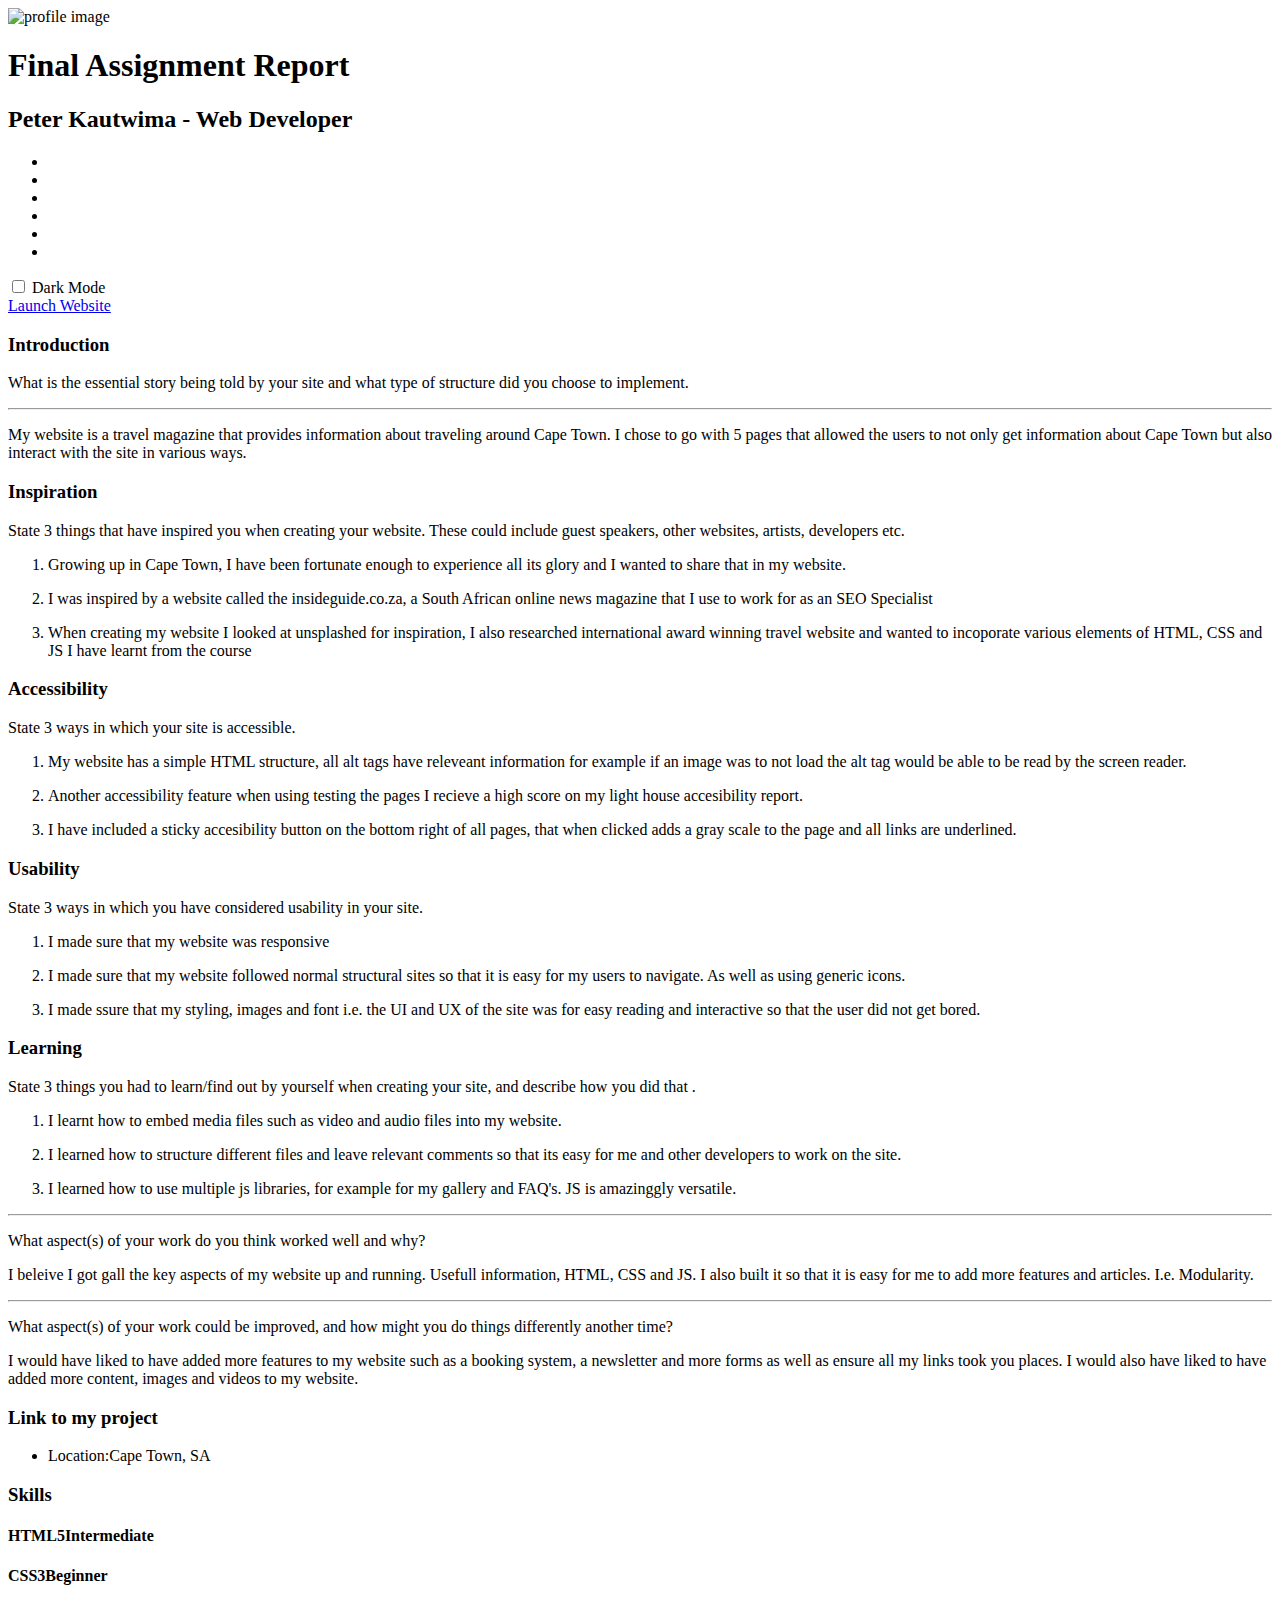
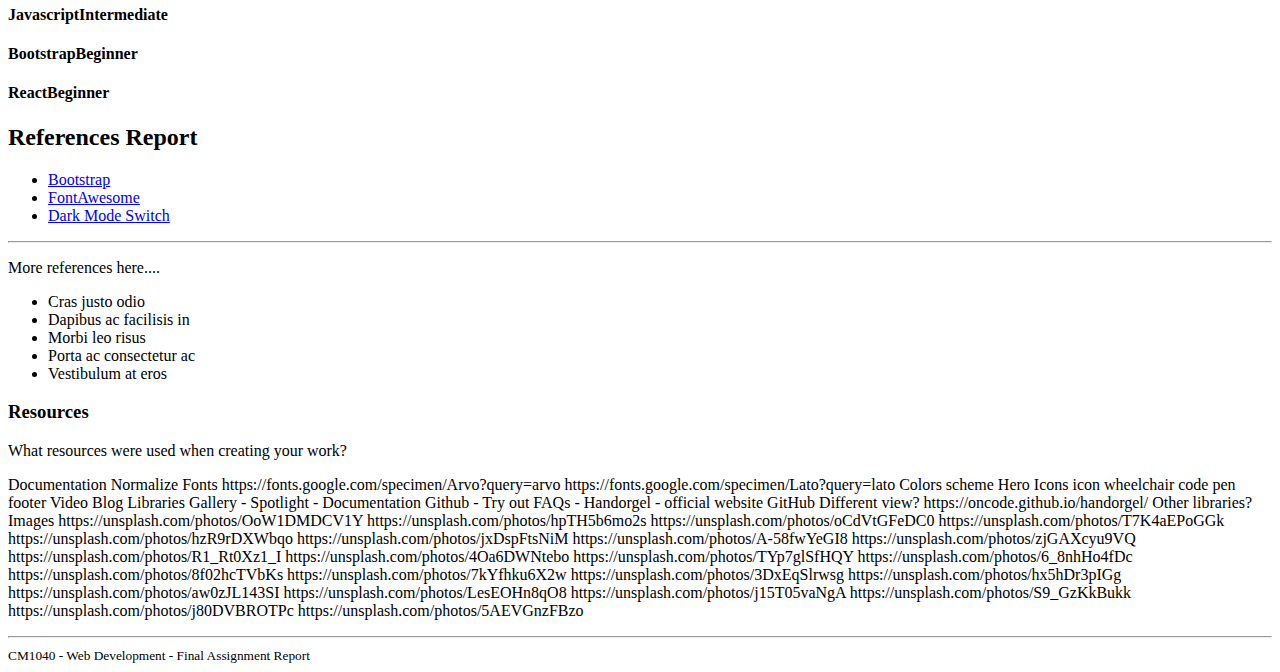
==== report/index.html @ 721569c6 "add report" ====
<!DOCTYPE html>
<html lang="en">
  <head>
    <title>Peter Kautwima report for CM1040 - Web Development</title>
    <!-- Meta -->
    <meta charset="utf-8" />
    <meta http-equiv="X-UA-Compatible" content="IE=edge" />
    <meta name="viewport" content="width=device-width, initial-scale=1.0" />
    <meta name="description" content="Bootstrap Report" />
    <meta name="author" content="Peter Kautwima" />

    <link rel="shortcut icon" href="favicon.ico" />
    <!-- FontAwesome JS -->
    <script defer src="./report/assets/fonts/fontawesome/js/all.js"></script>
    <!-- Global Bootdtrap CSS -->
    <link
      rel="stylesheet"
      href="./report/assets/plugins/bootstrap/css/bootstrap.min.css"
    />
    <!-- Custom Theme CSS -->
    <link rel="stylesheet" href="./report/assets/css/main.css" />
  </head>

  <body>
    <header class="header">
      <div class="container">
        <div class="row align-items-center">
          <div class="col">
            <img
              class="profile-image img-fluid float-start rounded-circle"
              src="./report/assets/img/profile.jpg"
              alt="profile image"
              sizes="100px"
            />
            <div class="profile-content">
              <h1 class="name">Final Assignment Report</h1>
              <h2 class="desc">Peter Kautwima - Web Developer</h2>
              <ul class="social list-inline">
                <li class="list-inline-item">
                  <a
                    href="https://hashnode.com/@pedbad"
                    aria-label="link to hashnode"
                    ><i class="fab fa-hashnode"></i
                  ></a>
                </li>
                <li class="list-inline-item last-item">
                  <a href="https://codepen.io/pedbad/projects/"
                    ><i class="fab fa-codepen"></i
                  ></a>
                </li>
                <li class="list-inline-item">
                  <a href="https://twitter.com/pedbad"
                    ><i class="fab fa-twitter"></i
                  ></a>
                </li>
                <li class="list-inline-item">
                  <a href="https://www.linkedin.com/in/badakhchani/"
                    ><i class="fab fa-linkedin-in"></i
                  ></a>
                </li>
                <li class="list-inline-item">
                  <a href="https://github.com/pedbad"
                    ><i class="fab fa-github-alt"></i
                  ></a>
                </li>
                <li class="list-inline-item">
                  <a
                    href="https://www.coursera.org/learn/uol-web-development/home/welcome"
                    ><i class="fa-solid fa-infinity"></i
                  ></a>
                </li>
              </ul>
            </div>

            <!-- eof profile-->
          </div>
          <!-- eof col-->
          <div class="col-12 col-md-auto">
            <div class="dark-mode-switch d-flex">
              <div class="form-check form-switch mx-auto mx-md-0">
                <input
                  type="checkbox"
                  class="form-check-input me-2"
                  id="darkSwitch"
                />
                <label class="custom-control-label" for="darkSwitch"
                  >Dark Mode</label
                >
              </div>
            </div>
            <!-- eof dark-mode-switch-->
            <a
              class="btn btn-warning"
              href="https://www.coursera.org/learn/uol-web-development/home/welcome"
              target="_blank"
              ><i class="fa-solid fa-arrow-up-right-from-square"></i> Launch
              Website</a
            >
          </div>
          <!-- eof col-->
        </div>
        <!-- eof row-->
      </div>
      <!-- eof container-->
    </header>
    <!-- eof header-->

    <main class="container sections-wrapper py-5">
      <div class="row">
        <div class="primary col-lg-8 col-12">
          <section id="intro" class="intro section">
            <div class="section-inner shadow-sm rounded">
              <h3 class="heading">Introduction</h3>
              <div class="content">
                <p>
                  What is the essential story being told by your site and what
                  type of structure did you choose to implement.
                </p>
                <hr />
                <p>
                  My website is a travel magazine that provides information
                  about traveling around Cape Town. I chose to go with 5 pages
                  that allowed the users to not only get information about Cape
                  Town but also interact with the site in various ways.
                </p>
              </div>
            </div>
          </section>

          <section id="inspiration" class="section">
            <div class="section-inner shadow-sm rounded">
              <h3 class="heading">Inspiration</h3>
              <div class="content">
                <p>
                  State 3 things that have inspired you when creating your
                  website. These could include guest speakers, other websites,
                  artists, developers etc.
                </p>
                <ol>
                  <li>
                    <p>
                      Growing up in Cape Town, I have been fortunate enough to
                      experience all its glory and I wanted to share that in my
                      website.
                    </p>
                  </li>
                  <li>
                    <p>
                      I was inspired by a website called the insideguide.co.za,
                      a South African online news magazine that I use to work
                      for as an SEO Specialist
                    </p>
                  </li>
                  <li>
                    <p>
                      When creating my website I looked at unsplashed for
                      inspiration, I also researched international award winning
                      travel website and wanted to incoporate various elements
                      of HTML, CSS and JS I have learnt from the course
                    </p>
                  </li>
                </ol>
              </div>
              <!-- eof content-->
            </div>
            <!-- eof section-inner-->
          </section>

          <section id="accessibility" class="section">
            <div class="section-inner shadow-sm rounded">
              <h3 class="heading">Accessibility</h3>
              <div class="content">
                <p>State 3 ways in which your site is accessible.</p>
                <ol>
                  <li>
                    <p>
                      My website has a simple HTML structure, all alt tags have
                      releveant information for example if an image was to not
                      load the alt tag would be able to be read by the screen
                      reader.
                    </p>
                  </li>
                  <li>
                    <p>
                      Another accessibility feature when using testing the pages
                      I recieve a high score on my light house accesibility
                      report.
                    </p>
                  </li>
                  <li>
                    <p>
                      I have included a sticky accesibility button on the bottom
                      right of all pages, that when clicked adds a gray scale to
                      the page and all links are underlined.
                    </p>
                  </li>
                </ol>
              </div>
              <!-- eof content-->
            </div>
            <!-- eof section-inner-->
          </section>

          <section id="usability" class="section">
            <div class="section-inner shadow-sm rounded">
              <h3 class="heading">Usability</h3>
              <div class="content">
                <p>
                  State 3 ways in which you have considered usability in your
                  site.
                </p>
                <ol>
                  <li>
                    <p>I made sure that my website was responsive</p>
                  </li>
                  <li>
                    <p>
                      I made sure that my website followed normal structural
                      sites so that it is easy for my users to navigate. As well
                      as using generic icons.
                    </p>
                  </li>
                  <li>
                    <p>
                      I made ssure that my styling, images and font i.e. the UI
                      and UX of the site was for easy reading and interactive so
                      that the user did not get bored.
                    </p>
                  </li>
                </ol>
              </div>
              <!-- eof content-->
            </div>
            <!-- eof section-inner-->
          </section>

          <section id="learning" class="section">
            <div class="section-inner shadow-sm rounded">
              <h3 class="heading">Learning</h3>
              <div class="content">
                <p>
                  State 3 things you had to learn/find out by yourself when
                  creating your site, and describe how you did that .
                </p>
                <ol>
                  <li>
                    <p>
                      I learnt how to embed media files such as video and audio
                      files into my website.
                    </p>
                  </li>
                  <li>
                    <p>
                      I learned how to structure different files and leave
                      relevant comments so that its easy for me and other
                      developers to work on the site.
                    </p>
                  </li>
                  <li>
                    <p>
                      I learned how to use multiple js libraries, for example
                      for my gallery and FAQ's. JS is amazinggly versatile.
                    </p>
                  </li>
                </ol>
                <hr />
                <p>
                  What aspect(s) of your work do you think worked well and why?
                </p>
                <p>
                  I beleive I got gall the key aspects of my website up and
                  running. Usefull information, HTML, CSS and JS. I also built
                  it so that it is easy for me to add more features and
                  articles. I.e. Modularity.
                </p>
                <hr />
                <p>
                  What aspect(s) of your work could be improved, and how might
                  you do things differently another time?
                </p>
                <p>
                  I would have liked to have added more features to my website
                  such as a booking system, a newsletter and more forms as well as ensure all my links took you places. I would
                  also have liked to have added more content, images and videos to my
                  website.
              </div>
              <!-- eof content-->
            </div>
            <!-- eof section-inner-->
          </section>
        </div>
        <!-- eof primary-->
        <div class="secondary col-lg-4 col-12">
          <aside class="info aside section">
            <div class="section-inner shadow-sm rounded">
              <h3 class="heading sr-only">Link to my project</h3>
              <div class="content">
                <ul class="list-unstyled">
                  <li>
                    <i class="fas fa-map-marker-alt"></i
                    ><span class="sr-only">Location:</span>Cape Town, SA
                  </li>
                </ul>
              </div>
              <!-- eof content-->
            </div>
            <!-- eof section-inner-->
          </aside>
          <!-- eof aside-->

          <aside class="skills aside section">
            <div class="section-inner shadow-sm rounded">
              <h3 class="heading">Skills</h3>
              <div class="content">
                <div class="skillset">
                  <div class="item">
                    <h4 class="level-title">
                      HTML5<span
                        class="level-label"
                        data-bs-toggle="tooltip"
                        data-bs-placement="left"
                        title="You can use the tooltip to explain more about your skill level..."
                        ><i class="fa-solid fa-calendar-check"></i
                        >Intermediate</span
                      >
                    </h4>
                    <div class="level-bar progress">
                      <div
                        class="progress-bar level-bar-inner"
                        role="progressbar"
                        style="width: 93%"
                        aria-valuenow="93"
                        aria-valuemin="0"
                        aria-valuemax="96"
                      ></div>
                    </div>
                    <!-- eof level-bar-->
                  </div>
                  <!-- eof item-->

                  <div class="item">
                    <h4 class="level-title">
                      CSS3<span
                        class="level-label"
                        data-bs-toggle="tooltip"
                        data-bs-placement="left"
                        title="You can use the tooltip to explain more about your skill level..."
                        ><i class="fa-solid fa-calendar-check"></i
                        >Beginner</span
                      >
                    </h4>
                    <div class="level-bar progress">
                      <div
                        class="progress-bar level-bar-inner"
                        role="progressbar"
                        style="width: 30%"
                        aria-valuenow="93"
                        aria-valuemin="0"
                        aria-valuemax="96"
                      ></div>
                    </div>
                    <!-- eof level-bar-->
                  </div>
                  <!-- eof item-->

                  <div class="item">
                    <h4 class="level-title">
                      Javascript<span
                        class="level-label"
                        data-bs-toggle="tooltip"
                        data-bs-placement="left"
                        title="You can use the tooltip to explain more about your skill level..."
                        ><i class="fa-solid fa-calendar-check"></i
                        >Intermediate</span
                      >
                    </h4>
                    <div class="level-bar progress">
                      <div
                        class="progress-bar level-bar-inner"
                        role="progressbar"
                        style="width: 50%"
                        aria-valuenow="94"
                        aria-valuemin="0"
                        aria-valuemax="94"
                      ></div>
                    </div>
                    <!-- eof level-bar-->
                  </div>
                  <!-- eof item-->

                  <div class="item">
                    <h4 class="level-title">
                      Bootstrap<span
                        class="level-label"
                        data-bs-toggle="tooltip"
                        data-placement="left"
                        title="You can use the tooltip to explain more about your skill level..."
                        ><i class="fa-solid fa-calendar-check"></i
                        >Beginner</span
                      >
                    </h4>
                    <div class="level-bar progress">
                      <div
                        class="progress-bar level-bar-inner"
                        role="progressbar"
                        style="width: 26%"
                        aria-valuenow="86"
                        aria-valuemin="0"
                        aria-valuemax="96"
                      ></div>
                    </div>
                    <!-- eof level-bar-->
                  </div>
                  <!-- eof item-->

                  <div class="item">
                    <h4 class="level-title">
                      React<span
                        class="level-label"
                        data-bs-toggle="tooltip"
                        data-placement="left"
                        title="You can use the tooltip to explain more about your skill level..."
                        ><i class="fa-solid fa-calendar-check"></i
                        >Beginner</span
                      >
                    </h4>
                    <div class="level-bar progress">
                      <div
                        class="progress-bar level-bar-inner"
                        role="progressbar"
                        style="width: 36%"
                        aria-valuenow="86"
                        aria-valuemin="0"
                        aria-valuemax="96"
                      ></div>
                    </div>
                    <!-- eof level-bar-->
                  </div>
                  <!-- eof item-->
                </div>
              </div>
              <!-- eof content-->
            </div>
            <!-- eof section-inner-->
          </aside>
          <!-- eof section-->

          <aside class="references aside section">
            <div class="section-inner shadow-sm rounded">
              <h2 class="heading">References Report</h2>
              <div class="content">
                <ul class="list-unstyled pb-2">
                  <li>
                    <a href="https://getbootstrap.com/" target="_blank"
                      ><i class="fas fa-external-link-alt"></i>Bootstrap</a
                    >
                  </li>
                  <li>
                    <a href="https://fontawesome.com" target="_blank"
                      ><i class="fas fa-external-link-alt"></i>FontAwesome</a
                    >
                  </li>
                  <li>
                    <a href="https://github.com/coliff/dark-mode-switch"
                      ><i class="fas fa-external-link-alt"></i>Dark Mode
                      Switch</a
                    >
                  </li>
                </ul>
                <hr />
                <p class="pt-2">More references here....</p>
                <ul class="list-group">
                  <li class="list-group-item">Cras justo odio</li>
                  <li class="list-group-item">Dapibus ac facilisis in</li>
                  <li class="list-group-item">Morbi leo risus</li>
                  <li class="list-group-item">Porta ac consectetur ac</li>
                  <li class="list-group-item">Vestibulum at eros</li>
                </ul>
              </div>
              <!-- eof content-->
            </div>
            <!-- eof section-inner-->
          </aside>
          <!-- eof section-->
        </div>
        <!-- eof secondary-->
      </div>
      <!-- eof row-->

  
      <section id="resources" class="intro section mt-2">
        <div class="section-inner shadow-sm rounded">
          <h3 class="heading">Resources</h3>
          <div class="content">
            <p>What resources were used when creating your work?</p>
            <p>Documentation
              Normalize
              Fonts
              https://fonts.google.com/specimen/Arvo?query=arvo
              https://fonts.google.com/specimen/Lato?query=lato
              Colors scheme
              Hero Icons
              icon wheelchair
              code pen footer
              Video Blog
              Libraries 
              Gallery - Spotlight - Documentation Github - Try out 
              FAQs - Handorgel - official website 
              GitHub
              Different view? https://oncode.github.io/handorgel/
              Other libraries? 
              
              Images
              https://unsplash.com/photos/OoW1DMDCV1Y
              https://unsplash.com/photos/hpTH5b6mo2s
              https://unsplash.com/photos/oCdVtGFeDC0
              https://unsplash.com/photos/T7K4aEPoGGk
              https://unsplash.com/photos/hzR9rDXWbqo
              https://unsplash.com/photos/jxDspFtsNiM
              https://unsplash.com/photos/A-58fwYeGI8
              https://unsplash.com/photos/zjGAXcyu9VQ
              https://unsplash.com/photos/R1_Rt0Xz1_I
              https://unsplash.com/photos/4Oa6DWNtebo
              https://unsplash.com/photos/TYp7glSfHQY
              https://unsplash.com/photos/6_8nhHo4fDc
              https://unsplash.com/photos/8f02hcTVbKs
              https://unsplash.com/photos/7kYfhku6X2w
              https://unsplash.com/photos/3DxEqSlrwsg
              https://unsplash.com/photos/hx5hDr3pIGg
              https://unsplash.com/photos/aw0zJL143SI
              https://unsplash.com/photos/LesEOHn8qO8
              https://unsplash.com/photos/j15T05vaNgA
              https://unsplash.com/photos/S9_GzKkBukk
              https://unsplash.com/photos/j80DVBROTPc
              https://unsplash.com/photos/5AEVGnzFBzo
              </p>
            <hr />
          </div>
        </div>
      </section>
    </main>

    <footer class="footer">
      <div class="container">
        <small class="copyright">
          CM1040 - Web Development - Final Assignment Report</small
        >
      </div>
    </footer>

    <!-- Javascript -->
    <script src="./report/assets/plugins/popper.min.js"></script>
    <script src="./report/assets/plugins/bootstrap/js/bootstrap.min.js"></script>
    <script src="./report/assets/plugins/dark-mode-switch/dark-mode-switch.min.js"></script>

    <!-- app js -->
    <script src="./report/assets/js/main.js"></script>
  </body>
</html>
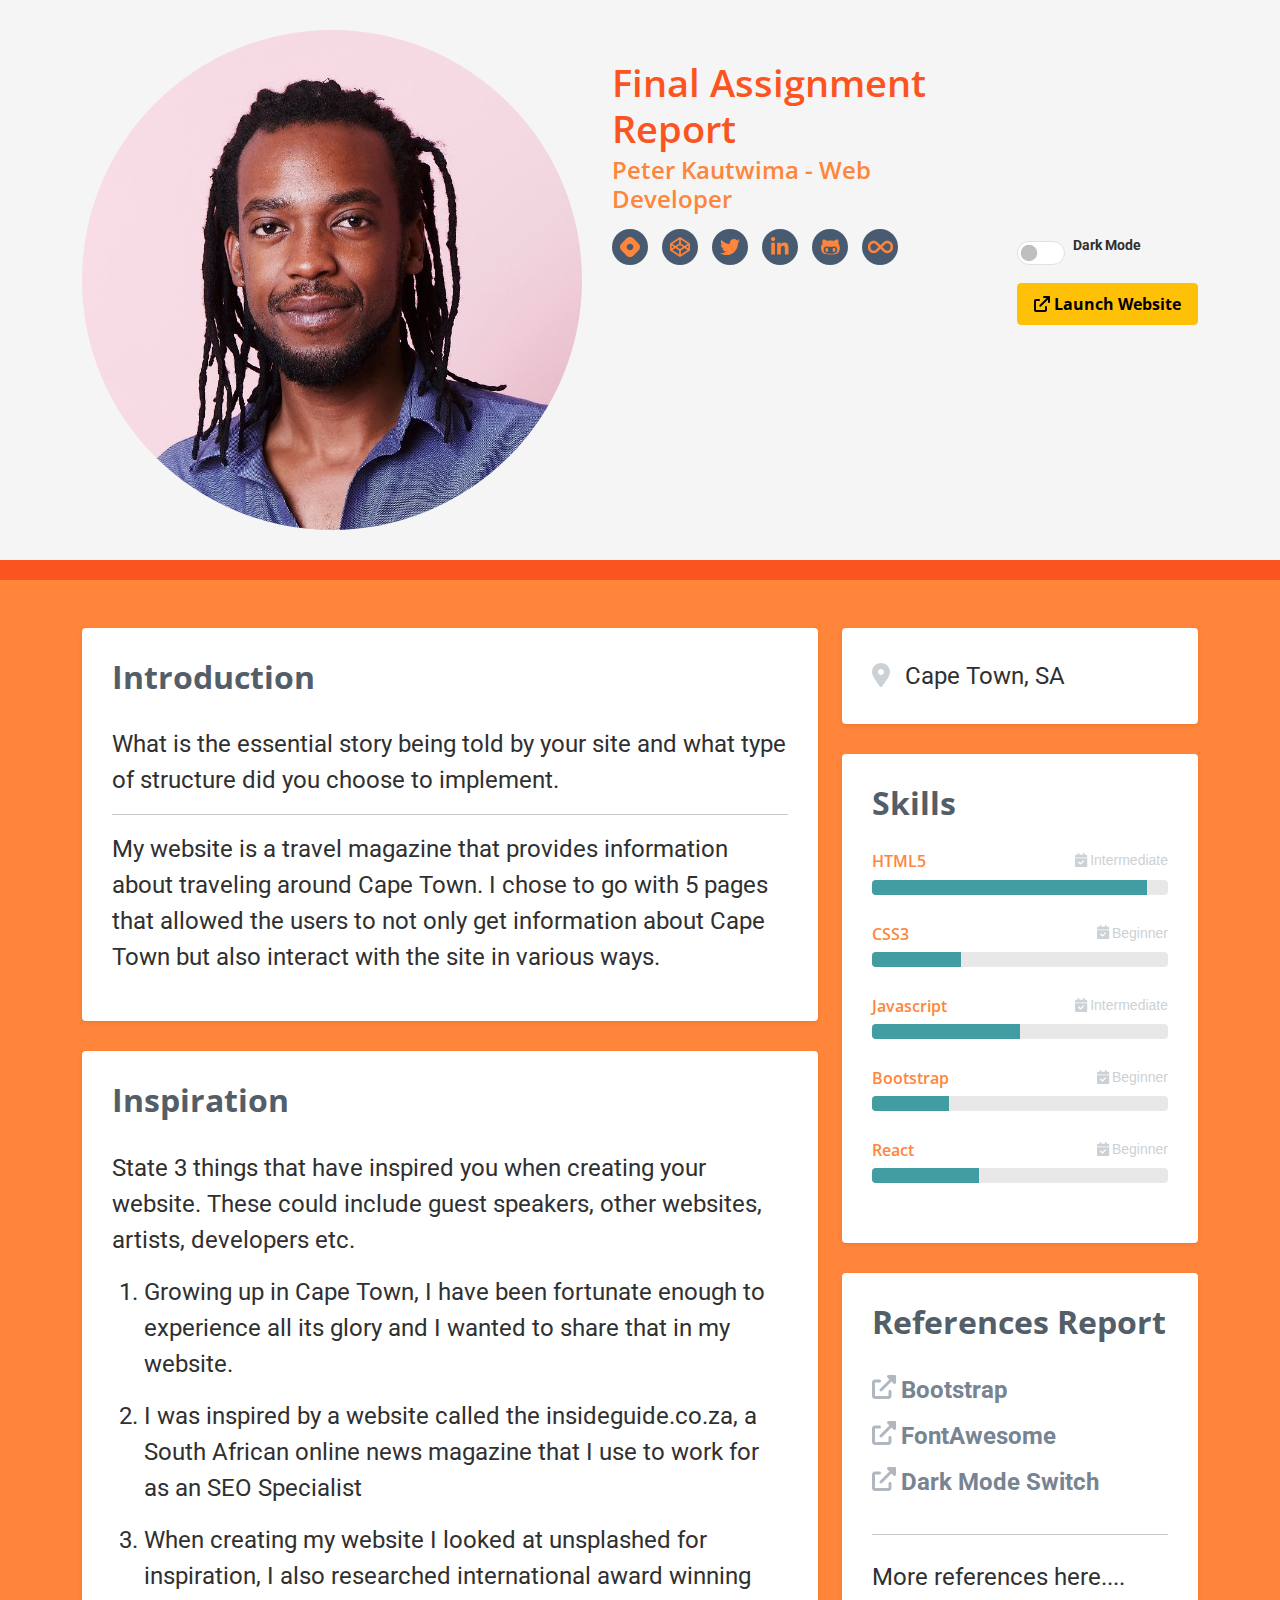
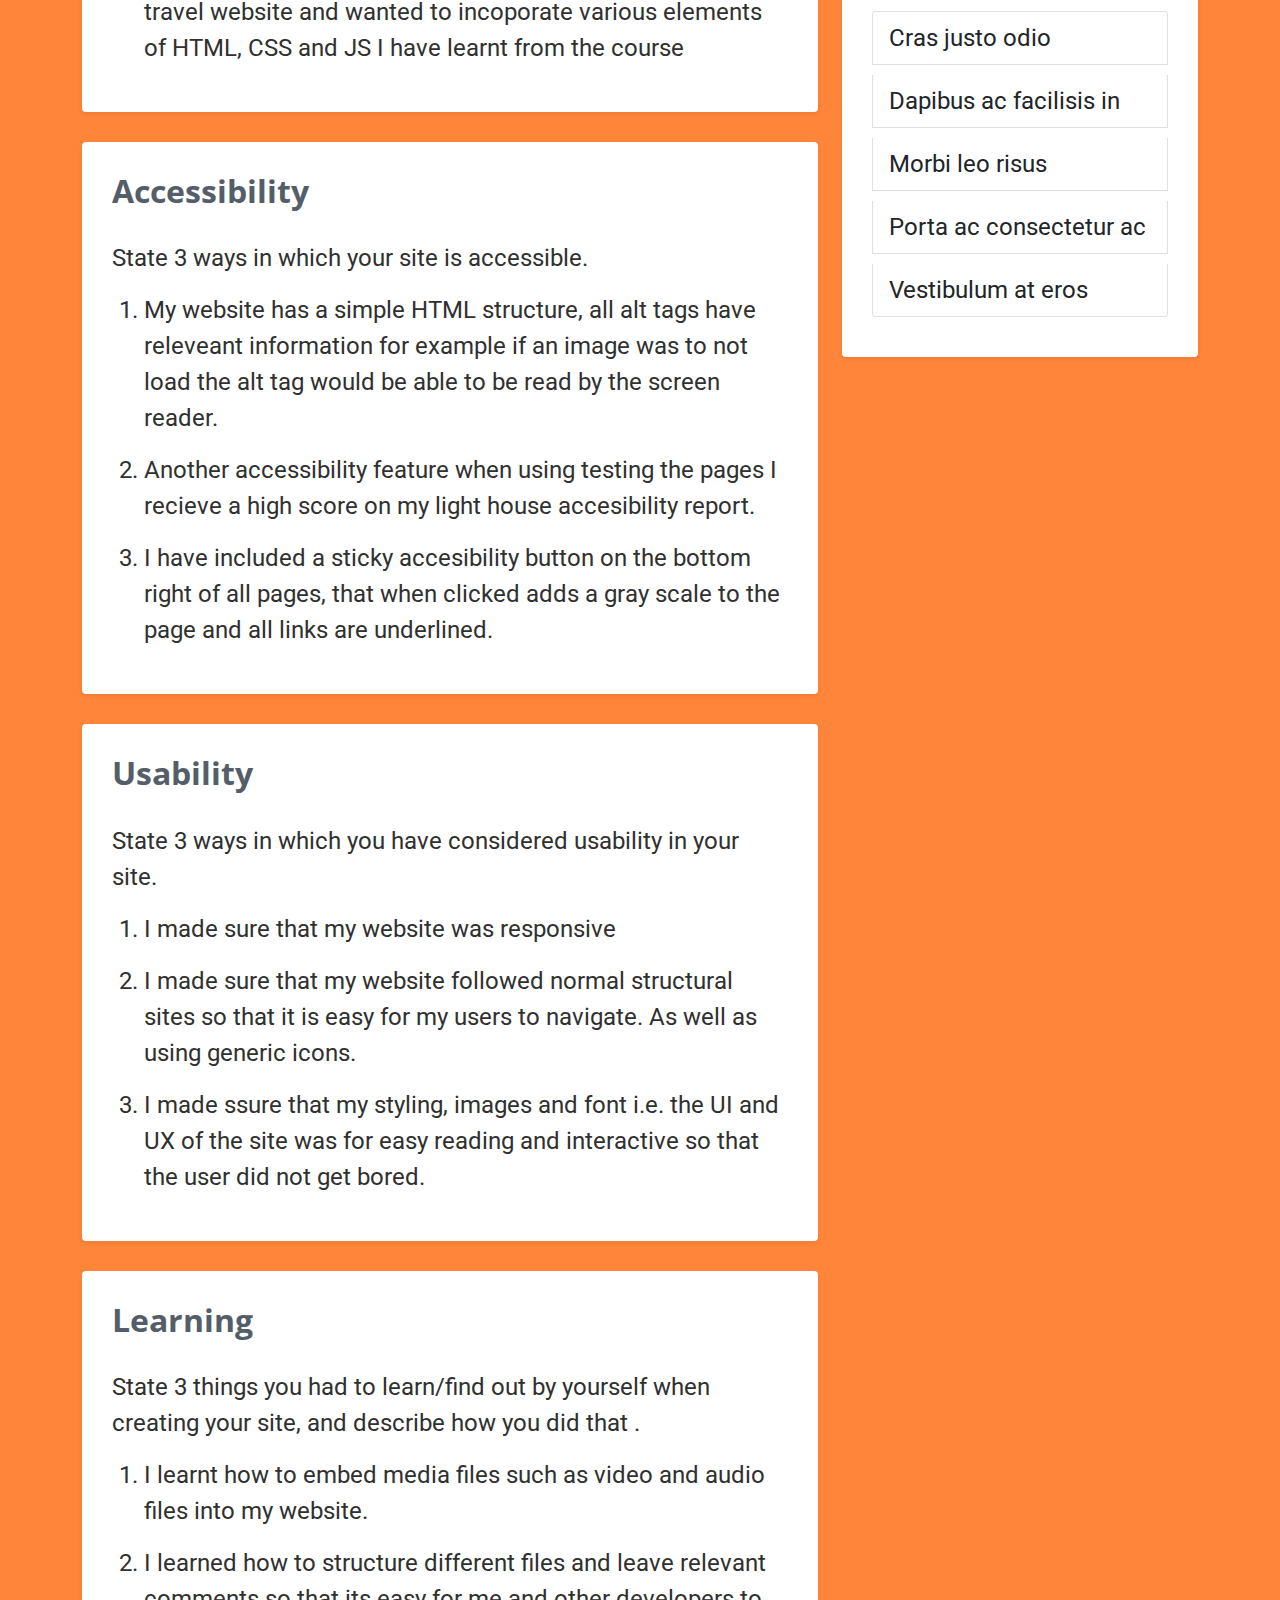
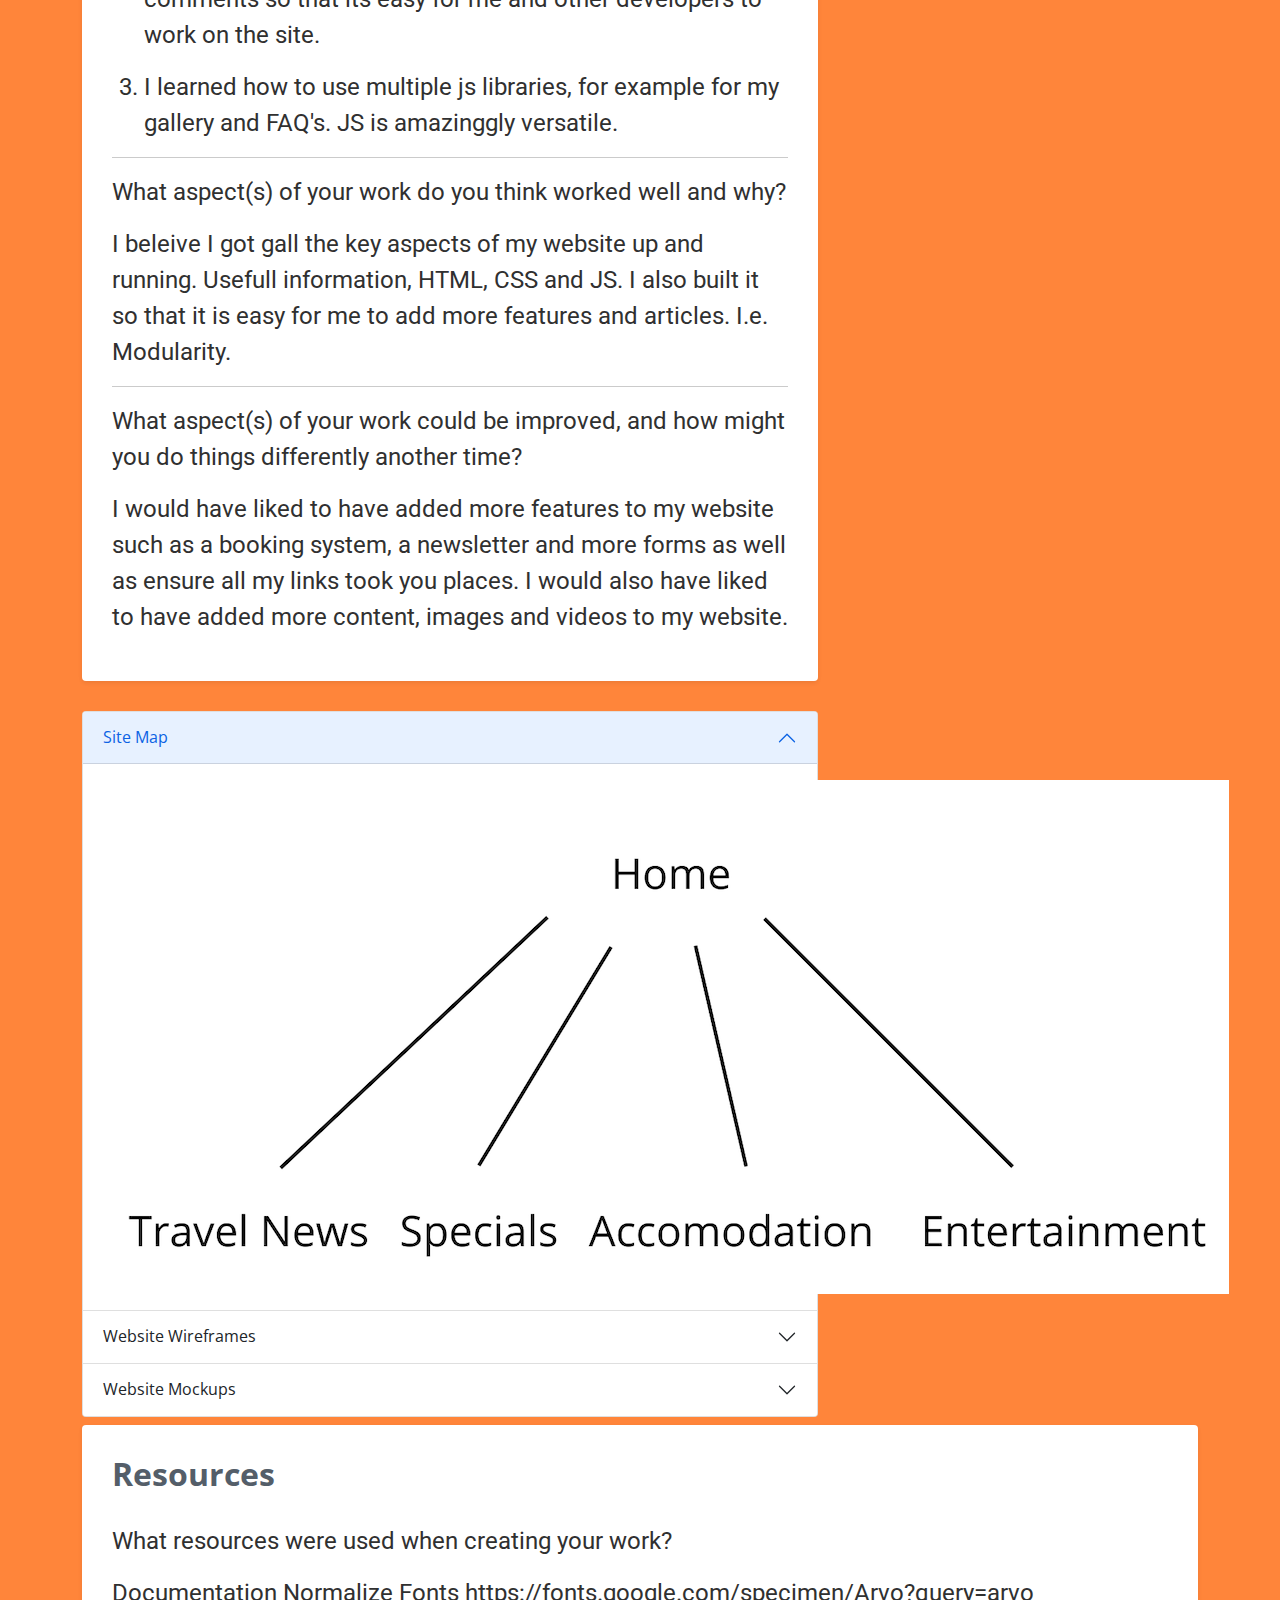
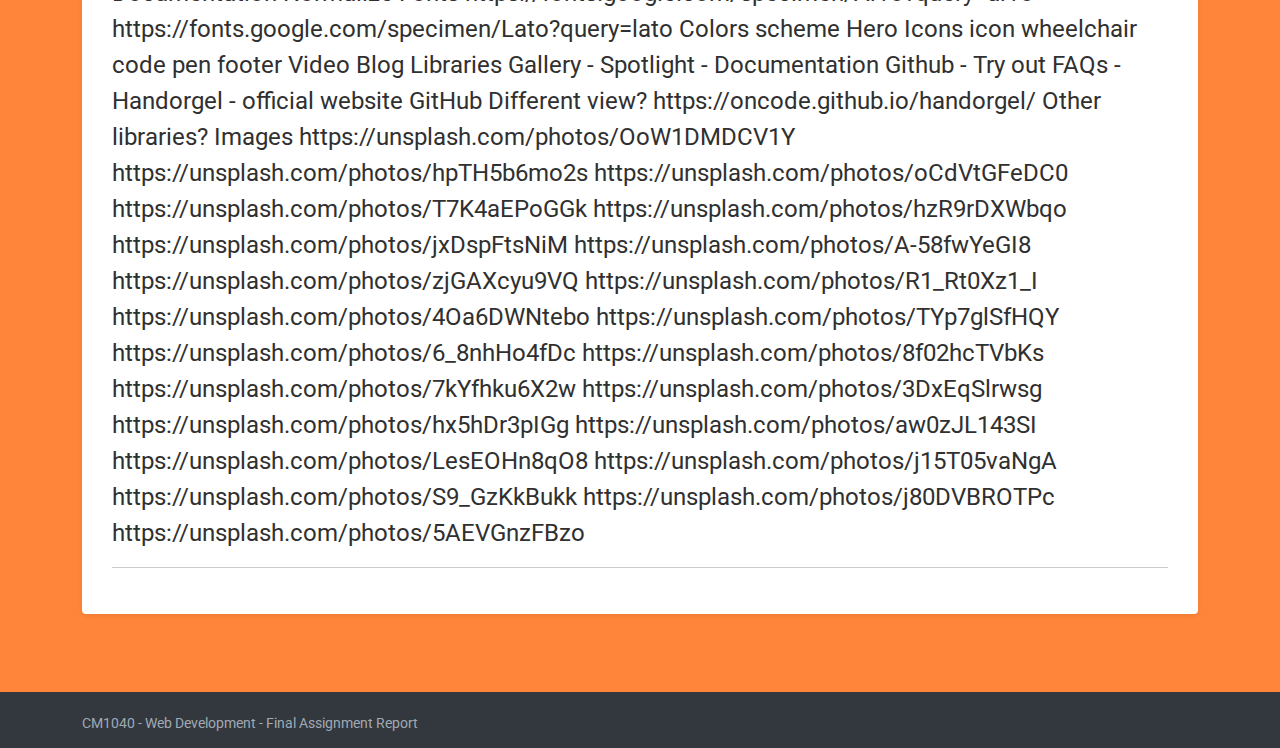
==== commit 4d1cd68d: "update report" ====
--- a/report/index.html
+++ b/report/index.html
@@ -11,14 +11,14 @@
 
     <link rel="shortcut icon" href="favicon.ico" />
     <!-- FontAwesome JS -->
-    <script defer src="./report/assets/fonts/fontawesome/js/all.js"></script>
+    <script defer src="./assets/fonts/fontawesome/js/all.js"></script>
     <!-- Global Bootdtrap CSS -->
     <link
       rel="stylesheet"
-      href="./report/assets/plugins/bootstrap/css/bootstrap.min.css"
+      href="./assets/plugins/bootstrap/css/bootstrap.min.css"
     />
     <!-- Custom Theme CSS -->
-    <link rel="stylesheet" href="./report/assets/css/main.css" />
+    <link rel="stylesheet" href="./assets/css/main.css" />
   </head>
 
   <body>
@@ -28,7 +28,7 @@
           <div class="col">
             <img
               class="profile-image img-fluid float-start rounded-circle"
-              src="./report/assets/img/profile.jpg"
+              src="./assets/img/profile.jpg"
               alt="profile image"
               sizes="100px"
             />
@@ -234,6 +234,8 @@
             <!-- eof section-inner-->
           </section>
 
+  
+
           <section id="learning" class="section">
             <div class="section-inner shadow-sm rounded">
               <h3 class="heading">Learning</h3>
@@ -288,6 +290,102 @@
             </div>
             <!-- eof section-inner-->
           </section>
+
+
+          <section>
+            <div class="accordion" id="accordionExample">
+              <div class="accordion-item">
+                <h2 class="accordion-header" id="headingOne">
+                  <button
+                    class="accordion-button"
+                    type="button"
+                    data-bs-toggle="collapse"
+                    data-bs-target="#collapseOne"
+                    aria-expanded="true"
+                    aria-controls="collapseOne"
+                  >
+                    Site Map
+                  </button>
+                </h2>
+                <div
+                  id="collapseOne"
+                  class="accordion-collapse collapse show"
+                  aria-labelledby="headingOne"
+                  data-bs-parent="#accordionExample"
+                >
+                  <div class="accordion-body">
+                    <div class="row">
+                      <div class="col">
+                        <img
+                          src="assets/img/appendix/site-map.png"
+                          alt="sitemap example"
+                        />
+                      </div>
+                      
+                    </div>
+                  </div>
+                </div>
+              </div>
+              <div class="accordion-item">
+                <h2 class="accordion-header" id="headingTwo">
+                  <button
+                    class="accordion-button collapsed"
+                    type="button"
+                    data-bs-toggle="collapse"
+                    data-bs-target="#collapseTwo"
+                    aria-expanded="false"
+                    aria-controls="collapseTwo"
+                  >
+                    Website Wireframes
+                  </button>
+                </h2>
+                <div
+                  id="collapseTwo"
+                  class="accordion-collapse collapse"
+                  aria-labelledby="headingTwo"
+                  data-bs-parent="#accordionExample"
+                >
+                  <div class="accordion-body">
+                    <img
+                      src="assets/img/appendix/wireframe.png"
+                      class="img-fluid"
+                      alt="wireframe example"
+                    />
+                  </div>
+                </div>
+              </div>
+              <div class="accordion-item">
+                <h2 class="accordion-header" id="headingThree">
+                  <button
+                    class="accordion-button collapsed"
+                    type="button"
+                    data-bs-toggle="collapse"
+                    data-bs-target="#collapseThree"
+                    aria-expanded="false"
+                    aria-controls="collapseThree"
+                  >
+                    Website Mockups
+                  </button>
+                </h2>
+                <div
+                  id="collapseThree"
+                  class="accordion-collapse collapse"
+                  aria-labelledby="headingThree"
+                  data-bs-parent="#accordionExample"
+                >
+                  <div class="accordion-body">
+                    <img
+                      src="assets/img/appendix/mock-ups.png"
+                      class="img-fluid"
+                      alt="mockup example"
+                    />
+                  </div>
+                </div>
+              </div>
+            </div>
+          </section>
+
+
         </div>
         <!-- eof primary-->
         <div class="secondary col-lg-4 col-12">
@@ -549,11 +647,11 @@
     </footer>
 
     <!-- Javascript -->
-    <script src="./report/assets/plugins/popper.min.js"></script>
-    <script src="./report/assets/plugins/bootstrap/js/bootstrap.min.js"></script>
-    <script src="./report/assets/plugins/dark-mode-switch/dark-mode-switch.min.js"></script>
+    <script src="./assets/plugins/popper.min.js"></script>
+    <script src="./assets/plugins/bootstrap/js/bootstrap.min.js"></script>
+    <script src="./assets/plugins/dark-mode-switch/dark-mode-switch.min.js"></script>
 
     <!-- app js -->
-    <script src="./report/assets/js/main.js"></script>
+    <script src="./assets/js/main.js"></script>
   </body>
 </html>
--- a/report/assets/css/main.css
+++ b/report/assets/css/main.css
@@ -0,0 +1,501 @@
+@import url('https://fonts.googleapis.com/css2?family=Open+Sans:ital,wght@0,300;0,400;1,300;1,400&family=Roboto:wght@100&display=swap');
+
+body {
+  background: #ff853a;
+  color: #303030;
+  font-family: "Roboto", arial, sans-serif;
+  font-size: 24px;
+}
+
+h1,
+h2,
+h3,
+h4,
+h5,
+h6 {
+  color: #ff853a;
+  font-family: "Open Sans", sans-serif;
+  font-weight: 600;
+}
+
+a {
+  color: #419da1;
+  font-weight: bold;
+  -webkit-transition: all 0.4s ease-in-out;
+  -moz-transition: all 0.4s ease-in-out;
+  -ms-transition: all 0.4s ease-in-out;
+  -o-transition: all 0.4s ease-in-out;
+  text-decoration: none;
+}
+
+a:hover {
+  text-decoration: underline;
+  color: #ff853a;
+}
+
+a:focus {
+  text-decoration: none;
+}
+
+.btn,
+a.btn {
+  -webkit-transition: all 0.4s ease-in-out;
+  -moz-transition: all 0.4s ease-in-out;
+  -ms-transition: all 0.4s ease-in-out;
+  -o-transition: all 0.4s ease-in-out;
+  font-family: "Open Sans", arial, sans-serif;
+  padding: 8px 16px;
+  font-weight: bold;
+}
+
+.btn:hover,
+a.btn:hover {
+  text-decoration: none;
+}
+
+.btn:focus,
+a.btn:focus {
+  color: #fff;
+  box-shadow: none;
+}
+
+/* ======= Header ======= */
+.header {
+  padding: 30px 0;
+  background: #f5f5f5;
+  border-bottom: 20px solid #fc5421;
+}
+
+.header .btn {
+  font-weight: bold;
+}
+
+.header .profile-image {
+  margin-right: 30px;
+}
+
+.header .profile-content .name {
+  color: #fc5421;
+  font-size: 38px;
+  margin-bottom: 5px;
+  margin-top: 30px;
+}
+
+.header .profile-content .desc {
+  font-size: 24px;
+  margin-top: 0;
+  margin-bottom: 15px;
+}
+
+.header .profile-content .social a {
+  background: #485a6f;
+  width: 36px;
+  height: 36px;
+  display: inline-block;
+  border-radius: 50%;
+  -moz-background-clip: padding;
+  -webkit-background-clip: padding-box;
+  background-clip: padding-box;
+  color: #ff853a;
+  text-align: center;
+}
+
+.header .profile-content .social a:hover {
+  background: #778492;
+}
+
+.header .profile-content .social a .svg-inline--fa {
+  font-size: 20px;
+  margin-top: 8px;
+}
+
+/* ======= Sections======= */
+.section {
+  margin-bottom: 30px;
+}
+
+.section .section-inner {
+  background: #fff;
+  padding: 30px;
+}
+
+.section .heading {
+  margin-top: 0;
+  margin-bottom: 30px;
+  color: #545e69;
+  font-size: 32px;
+  font-weight: bold;
+}
+
+/* Work Section */
+.experience .item {
+  margin-bottom: 30px;
+}
+
+.experience .item .title {
+  font-size: 16px;
+  margin-top: 0;
+  margin-bottom: 5px;
+  line-height: 1.5;
+}
+
+.experience .item .title .place {
+  color: #999;
+  font-weight: normal;
+}
+
+.experience .item .title .place a {
+  color: #999;
+}
+
+.experience .item .title .place a:hover {
+  color: #666666;
+}
+
+.experience .item .title .year {
+  color: #999;
+  font-weight: normal;
+}
+
+/* Info Section */
+.info .svg-inline--fa {
+  margin-right: 15px;
+  color: #ccd1d6;
+}
+
+.info .svg-inline--fa.fa-envelope-o {
+  font-size: 14px;
+}
+
+.info ul {
+  margin-bottom: 0;
+}
+
+.info li {
+  margin-bottom: 15px;
+}
+
+.info li:last-child {
+  margin-bottom: 0;
+}
+
+/* Skills Section */
+.skills .intro {
+  margin-bottom: 30px;
+}
+
+.skills .skillset .item {
+  margin-bottom: 30px;
+}
+
+.skills .skillset .level-title {
+  font-size: 16px;
+  position: relative;
+  margin-top: 0;
+  margin-bottom: 10;
+}
+
+.skills .skillset .level-title .level-label {
+  color: #ccd1d6;
+  font-size: 14px;
+  font-weight: 400;
+  font-family: "Lato", arial, sans-serif;
+  position: absolute;
+  right: 0;
+  top: 0;
+}
+
+.skills .skillset .level-bar {
+  height: 15px;
+  background: #e8e8e8;
+}
+
+.skills .skillset .level-bar-inner {
+  height: 15px;
+  background: #419da1;
+}
+
+.skills .svg-inline--fa {
+  margin-right: 3px;
+  position: relative;
+  top: 0;
+}
+
+/* List section */
+.list ul li {
+  margin-bottom: 10px;
+}
+
+.list ul li .svg-inline--fa {
+  margin-right: 5px;
+}
+
+.list ul li a {
+  color: #778492;
+}
+
+.list ul li a:hover {
+  color: #49515a;
+}
+
+/* references */
+.references ul li {
+  margin-bottom: 10px;
+}
+
+.references ul li .svg-inline--fa {
+  margin-right: 5px;
+  position: relative;
+  top: -2px;
+}
+
+.references ul li a {
+  color: #778492;
+}
+
+.references ul li a .svg-inline--fa {
+  color: #b0b7bf;
+}
+
+.references ul li a:hover {
+  color: #49515a;
+}
+
+.references .btn {
+  margin-bottom: 15px;
+}
+
+.aside .subheading {
+  font-size: 18px;
+  color: #545e69;
+}
+
+/* ======= Footer ======= */
+.footer {
+  background: #32383e;
+  color: #fff;
+  padding: 10px 0;
+}
+
+.footer .copyright {
+  line-height: 1.6;
+  color: #a1aab4;
+  font-size: 14px;
+}
+
+.footer a {
+  color: #fff;
+}
+
+.footer .fa-heart {
+  color: #fb866a;
+}
+
+.dark-mode-switch {
+  margin-bottom: 1rem;
+}
+
+.dark-mode-switch .form-switch {
+  display: -webkit-flex;
+  display: flex;
+}
+
+.dark-mode-switch label {
+  font-size: 0.875rem;
+  font-weight: bold;
+}
+
+.dark-mode-switch .form-switch .form-check-input {
+  border-radius: 1em;
+  border-color: #dae3e7;
+}
+
+.dark-mode-switch .form-check-input:checked {
+  background-color: #fc5421;
+}
+
+.dark-mode-switch .form-check-input:focus {
+  box-shadow: none;
+  border-color: #dae3e7;
+}
+
+/**
+ Dark Mode
+ https://github.com/coliff/dark-mode-switch
+ */
+
+body[data-theme="dark"] {
+  background: #17191c;
+}
+
+body[data-theme="dark"] a:hover {
+  color: #ff853a;
+}
+
+body[data-theme="dark"] a.btn:hover {
+  color: #fff;
+}
+
+body[data-theme="dark"] .dark-mode-switch .form-check-input:focus {
+  border-color: #fc5421;
+}
+
+body[data-theme="dark"] .header {
+  background: #1e2124;
+  color: rgba(255, 255, 255, 0.9);
+}
+
+body[data-theme="dark"] .header .profile-content .name {
+  color: rgba(255, 255, 255, 0.9);
+}
+
+body[data-theme="dark"] .header .profile-content .desc {
+  color: rgba(255, 255, 255, 0.7);
+}
+
+body[data-theme="dark"] .header .profile-content .social a {
+  background: #2e3238;
+  color: rgba(230, 230, 230, 0.7);
+}
+
+body[data-theme="dark"] .header .profile-content .social a:hover {
+  color: rgba(255, 255, 255, 0.9);
+}
+
+body[data-theme="dark"] .section .section-inner {
+  background: #1e2124;
+  color: rgba(255, 255, 255, 0.7);
+}
+
+body[data-theme="dark"] .section .heading {
+  color: rgba(255, 255, 255, 0.9);
+}
+
+body[data-theme="dark"] .experience .item .title {
+  color: rgba(255, 255, 255, 0.9);
+}
+
+body[data-theme="dark"] .testimonials .item .quote {
+  color: rgba(255, 255, 255, 0.9);
+}
+
+body[data-theme="dark"] .latest .item .title a,
+body[data-theme="dark"] .projects .item .title a,
+body[data-theme="dark"] .blog .item .title a {
+  color: rgba(255, 255, 255, 0.9);
+}
+
+body[data-theme="dark"] .latest .item .title a:hover,
+body[data-theme="dark"] .projects .item .title a:hover,
+body[data-theme="dark"] .blog .item .title a:hover {
+  color: #fff;
+}
+
+body[data-theme="dark"] .testimonials .item .source .name {
+  color: rgba(255, 255, 255, 0.9);
+}
+
+body[data-theme="dark"] .education .item .title {
+  color: rgba(255, 255, 255, 0.9);
+}
+
+body[data-theme="dark"] .languages .item .title {
+  color: rgba(255, 255, 255, 0.9);
+}
+
+body[data-theme="dark"] .list ul li a,
+body[data-theme="dark"] .references ul li a {
+  color: inherit;
+}
+
+body[data-theme="dark"] .experience .item .title .place a {
+  color: rgba(255, 255, 255, 0.7);
+}
+
+body[data-theme="dark"] .experience .item .title .place a:hover {
+  color: rgba(255, 255, 255, 0.9);
+}
+
+body[data-theme="dark"] .aside .subheading {
+  color: rgba(255, 255, 255, 0.9);
+}
+
+body[data-theme="dark"] .gha-header,
+body[data-theme="dark"] .gha-footer,
+body[data-theme="dark"] .gha-feed {
+  background: #17191c;
+  border-color: rgba(255, 255, 255, 0.1);
+  color: #3aaa64;
+}
+
+body[data-theme="dark"] .gha-feed a {
+  color: #fc5421;
+}
+
+body[data-theme="dark"] .gha-header > .gha-github-icon,
+body[data-theme="dark"] .gha-header > .gha-user-info > a,
+body[data-theme="dark"] .gha-header > .gha-user-info > p > a {
+  color: rgba(255, 255, 255, 0.9);
+}
+
+body[data-theme="dark"] .gha-activity {
+  border-color: #333;
+}
+
+body[data-theme="dark"] .gha-gravatar img {
+  border: 3px solid #333;
+  box-shadow: 0 0 0 #ccc;
+}
+
+body[data-theme="dark"] .gha-message-merge {
+  background: #2e3238;
+}
+
+body[data-theme="dark"] .gha-feed small {
+  color: rgba(255, 255, 255, 0.7);
+}
+
+body[data-theme="dark"] .github-graph {
+  background: #17191c;
+}
+
+body[data-theme="dark"] .contrib-number {
+  color: rgba(255, 255, 255, 0.9);
+}
+
+body[data-theme="dark"] .border,
+body[data-theme="dark"] .contrib-column {
+  border: 1px solid rgba(255, 255, 255, 0.1);
+}
+
+body[data-theme="dark"] .text-muted {
+  color: rgba(255, 255, 255, 0.6);
+}
+
+@media (max-width: 767.98px) {
+  .header {
+    text-align: center;
+  }
+  .header .profile-image {
+    float: none;
+    margin: 0 auto;
+  }
+  .header .profile-content {
+    float: none;
+    text-align: center;
+  }
+  .header .btn {
+    margin-top: 30px;
+    float: none;
+  }
+  .project-image {
+    margin-bottom: 15px;
+  }
+}
+
+@media (min-width: 1400px) {
+  .container {
+    width: 1360px;
+    max-width: inherit;
+  }
+}
